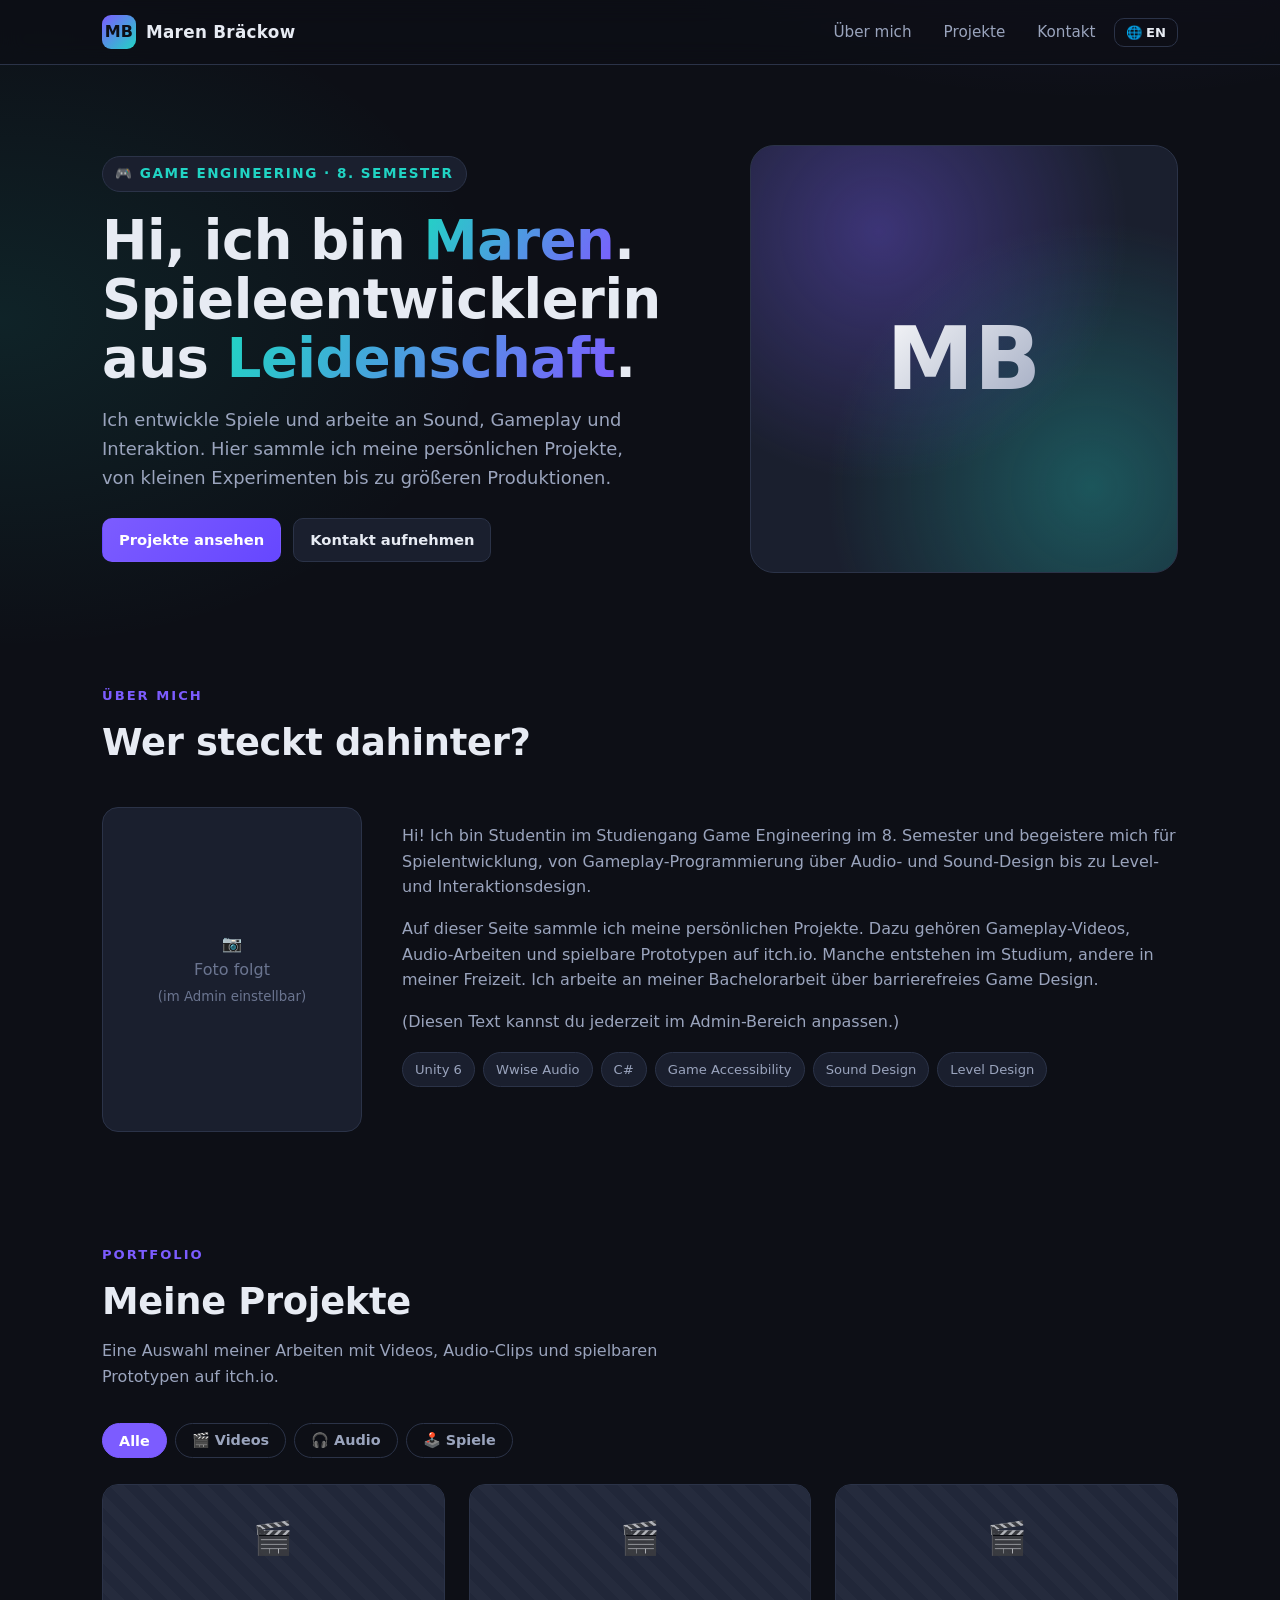
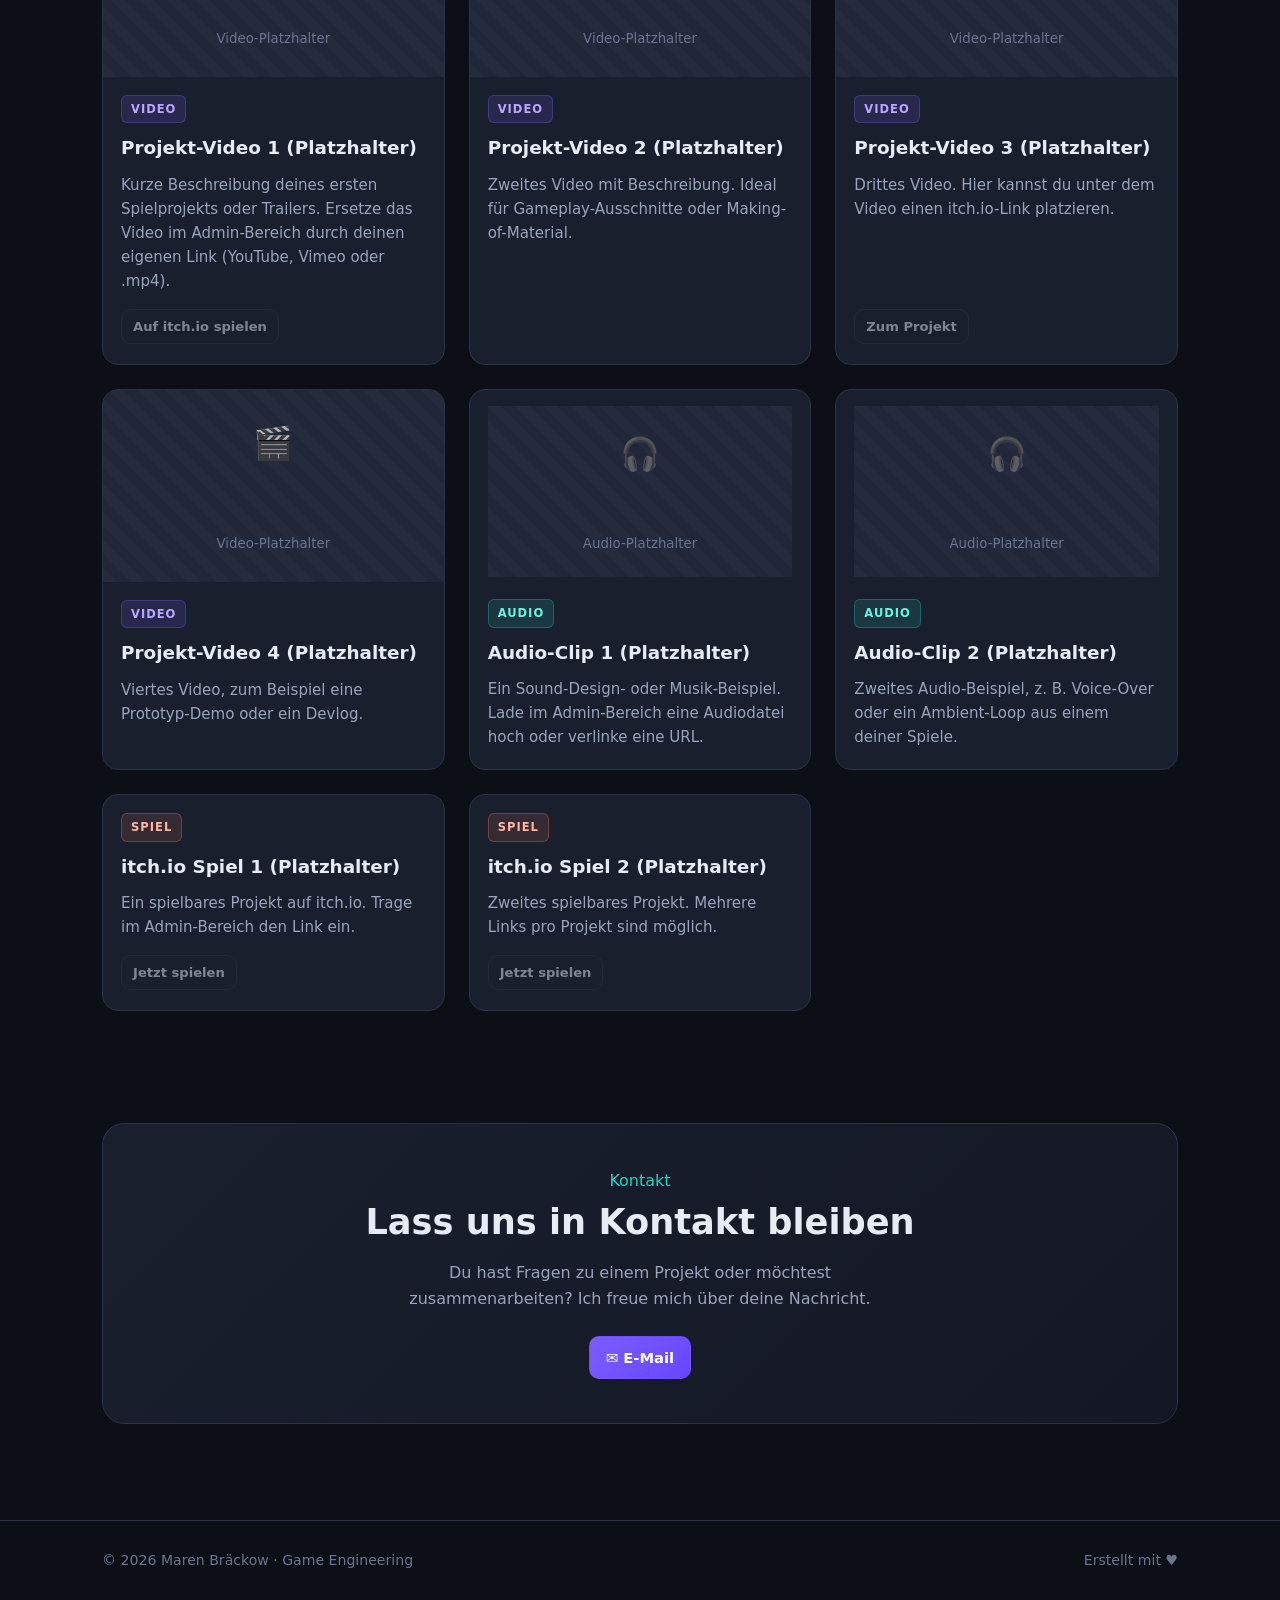
==== index.html @ 4ef6921b "Move site files to repo root for GitHub Pages" ====
<!DOCTYPE html>
<html lang="de">
<head>
  <meta charset="UTF-8" />
  <meta name="viewport" content="width=device-width, initial-scale=1.0" />
  <title>Portfolio · Game Engineering</title>
  <meta name="description" content="Portfolio persönlicher Spielprojekte mit Videos, Audio und spielbaren Prototypen." />
  <link rel="stylesheet" href="css/styles.css" />
  <link rel="icon" href="data:image/svg+xml,<svg xmlns='http://www.w3.org/2000/svg' viewBox='0 0 100 100'><rect width='100' height='100' rx='22' fill='%237c5cff'/><text x='50' y='68' font-size='58' text-anchor='middle' fill='%230d0f16' font-family='Arial' font-weight='900'>P</text></svg>" />
</head>
<body>

  <!-- Navigation -->
  <nav class="nav">
    <div class="wrap nav-inner">
      <a class="brand" href="#top">
        <span class="logo" id="navLogo">P</span>
        <span id="navName">Portfolio</span>
      </a>
      <div class="nav-links">
        <a href="#about" data-i18n="nav.about">Über mich</a>
        <a href="#projekte" data-i18n="nav.projects">Projekte</a>
        <a href="#kontakt" data-i18n="nav.contact">Kontakt</a>
        <button class="btn btn-ghost btn-sm" id="langToggle" title="Sprache / Language">🌐 EN</button>
        <a class="btn btn-ghost btn-sm admin-only" href="admin.html" title="Projekte verwalten" data-i18n="nav.admin">⚙️ Admin</a>
      </div>
    </div>
  </nav>

  <!-- Hero -->
  <header class="hero" id="top">
    <div class="wrap hero-grid">
      <div>
        <span class="eyebrow" data-i18n="hero.eyebrow">🎮 Game Engineering · 8. Semester</span>
        <h1><span data-i18n="hero.im">Hi, ich bin </span><span class="grad" id="heroName">Maren</span>.<br><span data-i18n="hero.role1">Spieleentwicklerin aus </span><span class="grad" data-i18n="hero.role2">Leidenschaft</span>.</h1>
        <p class="lead" id="heroTagline"></p>
        <div class="hero-cta">
          <a class="btn btn-primary" href="#projekte" data-i18n="hero.cta1">Projekte ansehen</a>
          <a class="btn" href="#kontakt" data-i18n="hero.cta2">Kontakt aufnehmen</a>
        </div>
      </div>
      <div class="hero-badge">
        <span class="initials" id="heroInitials">MB</span>
      </div>
    </div>
  </header>

  <main class="wrap">

    <!-- Über mich -->
    <section id="about">
      <div class="section-head">
        <div class="kicker" data-i18n="about.kicker">Über mich</div>
        <h2 data-i18n="about.title">Wer steckt dahinter?</h2>
      </div>
      <div class="about-grid">
        <div class="about-photo" id="aboutPhoto"></div>
        <div class="about-text">
          <div id="aboutText"><!-- wird per JS gefüllt --></div>
          <div class="chips">
            <span class="chip">Unity 6</span>
            <span class="chip">Wwise Audio</span>
            <span class="chip">C#</span>
            <span class="chip">Game Accessibility</span>
            <span class="chip">Sound Design</span>
            <span class="chip">Level Design</span>
          </div>
        </div>
      </div>
    </section>

    <!-- Projekte -->
    <section id="projekte">
      <div class="section-head">
        <div class="kicker" data-i18n="projects.kicker">Portfolio</div>
        <h2 data-i18n="projects.title">Meine Projekte</h2>
        <p data-i18n="projects.sub">Eine Auswahl meiner Arbeiten mit Videos, Audio-Clips und spielbaren Prototypen auf itch.io.</p>
      </div>

      <div class="filters" id="filters">
        <button class="filter active" data-filter="all" data-i18n="filter.all">Alle</button>
        <button class="filter" data-filter="video" data-i18n="filter.video">🎬 Videos</button>
        <button class="filter" data-filter="audio" data-i18n="filter.audio">🎧 Audio</button>
        <button class="filter" data-filter="link" data-i18n="filter.link">🕹️ Spiele</button>
      </div>

      <div class="projects" id="projectGrid"><!-- wird per JS gefüllt --></div>
    </section>

    <!-- Kontakt -->
    <section id="kontakt">
      <div class="contact-card">
        <div class="kicker" style="color:var(--accent-2)" data-i18n="contact.kicker">Kontakt</div>
        <h2 data-i18n="contact.title">Lass uns in Kontakt bleiben</h2>
        <p data-i18n="contact.sub">Du hast Fragen zu einem Projekt oder möchtest zusammenarbeiten? Ich freue mich über deine Nachricht.</p>
        <div class="social" id="socialLinks"><!-- wird per JS gefüllt --></div>
      </div>
    </section>

  </main>

  <footer>
    <div class="wrap footer-inner">
      <span>© <span id="year"></span> <span id="footerName">Portfolio</span> · Game Engineering</span>
      <span><span data-i18n="footer.made">Erstellt mit ♥</span><span class="admin-only"> · <a href="admin.html" data-i18n="footer.adminLink">Admin-Bereich</a></span></span>
    </div>
  </footer>

  <script src="js/store.js"></script>
  <script src="js/i18n.js"></script>
  <script src="js/main.js"></script>
</body>
</html>
---- css/styles.css ----
/* =========================================================
   Portfolio – Modern Dark / Gaming Theme
   ========================================================= */

:root {
  --bg:            #0d0f16;
  --bg-2:          #141824;
  --surface:       #1a1f2e;
  --surface-2:     #212739;
  --border:        #2b3348;
  --text:          #e7ebf3;
  --text-dim:      #9aa4bd;
  --text-faint:    #6b7590;
  --accent:        #7c5cff;   /* violett */
  --accent-2:      #21d4c4;   /* türkis  */
  --accent-warm:   #ff7a59;
  --danger:        #ff5470;
  --ok:            #3ddc97;
  --shadow:        0 12px 40px rgba(0,0,0,.45);
  --radius:        16px;
  --radius-sm:     10px;
  --maxw:          1120px;
  --font: 'Segoe UI', system-ui, -apple-system, Roboto, Helvetica, Arial, sans-serif;
}

* { box-sizing: border-box; }

html { scroll-behavior: smooth; }

body {
  margin: 0;
  font-family: var(--font);
  color: var(--text);
  background:
    radial-gradient(1100px 700px at 85% -10%, rgba(124,92,255,.18), transparent 60%),
    radial-gradient(900px 600px at 0% 10%, rgba(33,212,196,.10), transparent 55%),
    var(--bg);
  line-height: 1.6;
  -webkit-font-smoothing: antialiased;
}

a { color: var(--accent-2); text-decoration: none; }
a:hover { text-decoration: underline; }

img { max-width: 100%; display: block; }

.wrap { width: 100%; max-width: var(--maxw); margin: 0 auto; padding: 0 22px; }

/* ---------- Navigation ---------- */
.nav {
  position: sticky; top: 0; z-index: 50;
  backdrop-filter: blur(12px);
  background: rgba(13,15,22,.72);
  border-bottom: 1px solid var(--border);
}
.nav-inner {
  display: flex; align-items: center; gap: 18px;
  height: 64px;
}
.brand {
  display: flex; align-items: center; gap: 10px;
  font-weight: 700; font-size: 1.05rem; color: var(--text);
  letter-spacing: .3px;
}
.brand:hover { text-decoration: none; }
.brand .logo {
  width: 34px; height: 34px; border-radius: 9px;
  display: grid; place-items: center;
  background: linear-gradient(135deg, var(--accent), var(--accent-2));
  color: #0d0f16; font-weight: 900; font-size: 1rem;
}
.nav-links { display: flex; gap: 4px; margin-left: auto; align-items: center; }
.nav-links a {
  color: var(--text-dim); padding: 8px 14px; border-radius: 9px;
  font-weight: 500; font-size: .95rem;
}
.nav-links a:hover { color: var(--text); background: var(--surface); text-decoration: none; }

.btn {
  display: inline-flex; align-items: center; gap: 8px;
  border: 1px solid var(--border); background: var(--surface);
  color: var(--text); padding: 9px 16px; border-radius: 10px;
  font-weight: 600; font-size: .92rem; cursor: pointer;
  transition: transform .12s ease, background .15s ease, border-color .15s ease;
  font-family: inherit;
}
.btn:hover { text-decoration: none; transform: translateY(-1px); border-color: var(--accent); }
.btn-primary {
  background: linear-gradient(135deg, var(--accent), #6647ff);
  border-color: transparent; color: #fff;
}
.btn-primary:hover { box-shadow: 0 8px 24px rgba(124,92,255,.35); }
.btn-ghost { background: transparent; }
.btn-danger { border-color: var(--danger); color: var(--danger); background: transparent; }
.btn-danger:hover { background: rgba(255,84,112,.12); }
.btn-sm { padding: 6px 11px; font-size: .82rem; }
.btn:disabled { opacity: .4; cursor: not-allowed; transform: none; }

/* ---------- Hero ---------- */
.hero { padding: 80px 0 56px; }
.hero-grid {
  display: grid; grid-template-columns: 1.4fr 1fr; gap: 48px; align-items: center;
}
.eyebrow {
  display: inline-flex; align-items: center; gap: 8px;
  color: var(--accent-2); font-weight: 600; font-size: .85rem;
  letter-spacing: 1.5px; text-transform: uppercase;
  padding: 6px 12px; border: 1px solid var(--border); border-radius: 999px;
  background: var(--surface);
}
.hero h1 {
  font-size: clamp(2.2rem, 5vw, 3.4rem); line-height: 1.08; margin: 20px 0 14px;
  letter-spacing: -.5px;
}
.hero h1 .grad {
  background: linear-gradient(120deg, var(--accent-2), var(--accent));
  -webkit-background-clip: text; background-clip: text; color: transparent;
}
.hero p.lead { font-size: 1.12rem; color: var(--text-dim); max-width: 46ch; }
.hero-cta { display: flex; gap: 12px; margin-top: 26px; flex-wrap: wrap; }

.hero-badge {
  aspect-ratio: 1; border-radius: 24px; position: relative; overflow: hidden;
  border: 1px solid var(--border);
  background:
    radial-gradient(circle at 30% 20%, rgba(124,92,255,.35), transparent 55%),
    radial-gradient(circle at 80% 80%, rgba(33,212,196,.30), transparent 55%),
    var(--surface);
  display: grid; place-items: center;
}
.hero-badge .initials {
  font-size: clamp(3rem, 8vw, 5.5rem); font-weight: 900;
  background: linear-gradient(135deg, #fff, var(--text-dim));
  -webkit-background-clip: text; background-clip: text; color: transparent;
}

/* ---------- Sections ---------- */
section { padding: 56px 0; }
.section-head { margin-bottom: 34px; }
.section-head .kicker {
  color: var(--accent); font-weight: 700; font-size: .82rem;
  letter-spacing: 2px; text-transform: uppercase;
}
.section-head h2 { font-size: clamp(1.6rem, 3.5vw, 2.3rem); margin: 8px 0 6px; letter-spacing: -.3px; }
.section-head p { color: var(--text-dim); margin: 0; max-width: 60ch; }

/* ---------- About ---------- */
.about-grid { display: grid; grid-template-columns: 260px 1fr; gap: 40px; align-items: start; }
.about-photo {
  aspect-ratio: 4/5; border-radius: var(--radius); overflow: hidden;
  border: 1px solid var(--border); background: var(--surface);
  display: grid; place-items: center; color: var(--text-faint); text-align: center; padding: 20px;
}
.about-photo img { width: 100%; height: 100%; object-fit: cover; }
.about-text :where(p) { color: var(--text-dim); }
.about-text h3 { margin-top: 0; }
.chips { display: flex; flex-wrap: wrap; gap: 8px; margin-top: 18px; }
.chip {
  font-size: .82rem; padding: 6px 12px; border-radius: 999px;
  background: var(--surface); border: 1px solid var(--border); color: var(--text-dim);
}

/* ---------- Filter tabs ---------- */
.filters { display: flex; gap: 8px; flex-wrap: wrap; margin-bottom: 26px; }
.filter {
  padding: 8px 16px; border-radius: 999px; cursor: pointer;
  border: 1px solid var(--border); background: transparent; color: var(--text-dim);
  font-weight: 600; font-size: .9rem; font-family: inherit; transition: all .15s ease;
}
.filter:hover { color: var(--text); border-color: var(--accent); }
.filter.active { background: var(--accent); border-color: var(--accent); color: #fff; }

/* ---------- Project grid ---------- */
.projects { display: grid; grid-template-columns: repeat(auto-fill, minmax(340px, 1fr)); gap: 24px; }
.card {
  background: var(--surface); border: 1px solid var(--border); border-radius: var(--radius);
  overflow: hidden; display: flex; flex-direction: column;
  transition: transform .15s ease, border-color .15s ease, box-shadow .15s ease;
}
.card:hover { transform: translateY(-4px); border-color: var(--accent); box-shadow: var(--shadow); }

.card-media { position: relative; background: #0a0c12; }
.card-media .ratio { aspect-ratio: 16/9; width: 100%; }
.card-media iframe,
.card-media video { width: 100%; height: 100%; border: 0; display: block; }
.card-media .placeholder {
  aspect-ratio: 16/9; display: grid; place-items: center; gap: 8px;
  color: var(--text-faint); background:
    repeating-linear-gradient(45deg, rgba(255,255,255,.02) 0 10px, transparent 10px 20px), var(--surface-2);
}
.card-media .placeholder .ico { font-size: 2rem; opacity: .7; }

.card-audio { padding: 16px 18px 4px; }
.card-audio audio { width: 100%; }

.card-body { padding: 18px 18px 20px; display: flex; flex-direction: column; gap: 10px; flex: 1; }
.card-tag {
  align-self: flex-start; font-size: .72rem; font-weight: 700; letter-spacing: 1px;
  text-transform: uppercase; padding: 4px 9px; border-radius: 6px;
  background: rgba(124,92,255,.15); color: #b8a6ff; border: 1px solid rgba(124,92,255,.3);
}
.card-tag.audio { background: rgba(33,212,196,.13); color: #6ff0e3; border-color: rgba(33,212,196,.3); }
.card-tag.link  { background: rgba(255,122,89,.13); color: #ffb59e; border-color: rgba(255,122,89,.3); }
.card h3 { margin: 0; font-size: 1.15rem; }
.card p { margin: 0; color: var(--text-dim); font-size: .94rem; }
.card-links { display: flex; flex-wrap: wrap; gap: 10px; margin-top: auto; padding-top: 6px; }
.card-links a.btn { text-decoration: none; }

.empty {
  grid-column: 1 / -1; text-align: center; padding: 60px 20px;
  color: var(--text-faint); border: 1px dashed var(--border); border-radius: var(--radius);
}

/* ---------- Contact / footer ---------- */
.contact-card {
  background: linear-gradient(135deg, var(--surface), var(--bg-2));
  border: 1px solid var(--border); border-radius: 22px; padding: 44px;
  text-align: center;
}
.contact-card h2 { margin: 0 0 10px; font-size: clamp(1.6rem, 3vw, 2.2rem); }
.contact-card p { color: var(--text-dim); margin: 0 auto 24px; max-width: 48ch; }
.social { display: flex; gap: 12px; justify-content: center; flex-wrap: wrap; }

footer {
  border-top: 1px solid var(--border); padding: 28px 0; margin-top: 40px;
  color: var(--text-faint); font-size: .88rem;
}
.footer-inner { display: flex; justify-content: space-between; gap: 12px; flex-wrap: wrap; }

/* ---------- Admin ---------- */
.admin-shell { padding: 40px 0 80px; }
.admin-head { display: flex; align-items: center; gap: 16px; flex-wrap: wrap; margin-bottom: 8px; }
.admin-head h1 { margin: 0; font-size: 1.7rem; }
.admin-head .spacer { flex: 1; }
.note {
  background: var(--surface); border: 1px solid var(--border); border-left: 3px solid var(--accent);
  border-radius: var(--radius-sm); padding: 14px 18px; color: var(--text-dim);
  font-size: .92rem; margin: 18px 0 28px;
}
.note strong { color: var(--text); }

.admin-cols { display: grid; grid-template-columns: 400px 1fr; gap: 30px; align-items: start; }
@media (max-width: 900px){ .admin-cols { grid-template-columns: 1fr; } }

.panel {
  background: var(--surface); border: 1px solid var(--border); border-radius: var(--radius);
  padding: 22px;
}
.panel h2 { margin: 0 0 4px; font-size: 1.15rem; }
.panel .sub { color: var(--text-faint); font-size: .85rem; margin: 0 0 18px; }

.form-group { margin-bottom: 16px; }
label.lbl { display: block; font-weight: 600; font-size: .86rem; margin-bottom: 6px; color: var(--text); }
label.lbl .opt { color: var(--text-faint); font-weight: 400; }
input[type=text], input[type=url], input[type=password], textarea, select {
  width: 100%; padding: 11px 13px; border-radius: 10px;
  background: var(--bg-2); border: 1px solid var(--border); color: var(--text);
  font-family: inherit; font-size: .92rem; transition: border-color .15s ease;
}
input:focus, textarea:focus, select:focus { outline: none; border-color: var(--accent); }
textarea { resize: vertical; min-height: 84px; }
.hint { font-size: .78rem; color: var(--text-faint); margin-top: 5px; }
.form-actions { display: flex; gap: 10px; margin-top: 20px; }

.file-row { display: flex; gap: 10px; align-items: center; }
input[type=file] { font-size: .85rem; color: var(--text-dim); }

/* Admin list of projects */
.admin-list { display: flex; flex-direction: column; gap: 12px; }
.admin-item {
  background: var(--surface); border: 1px solid var(--border); border-radius: var(--radius-sm);
  padding: 14px 16px; display: flex; align-items: center; gap: 14px;
}
.admin-item .thumb {
  width: 54px; height: 54px; border-radius: 9px; flex: none;
  display: grid; place-items: center; font-size: 1.3rem;
  background: var(--surface-2); border: 1px solid var(--border);
}
.admin-item .meta { flex: 1; min-width: 0; }
.admin-item .meta h4 { margin: 0 0 2px; font-size: 1rem; }
.admin-item .meta p { margin: 0; color: var(--text-faint); font-size: .82rem;
  white-space: nowrap; overflow: hidden; text-overflow: ellipsis; }
.admin-item .ops { display: flex; gap: 6px; flex: none; }
.icon-btn {
  width: 34px; height: 34px; border-radius: 8px; cursor: pointer;
  border: 1px solid var(--border); background: transparent; color: var(--text-dim);
  display: grid; place-items: center; font-size: .95rem; font-family: inherit;
}
.icon-btn:hover { color: var(--text); border-color: var(--accent); }
.icon-btn.danger:hover { color: var(--danger); border-color: var(--danger); }

/* Toast */
.toast {
  position: fixed; bottom: 24px; left: 50%; transform: translateX(-50%) translateY(120%);
  background: var(--surface-2); border: 1px solid var(--border); border-left: 3px solid var(--ok);
  padding: 13px 20px; border-radius: 12px; box-shadow: var(--shadow);
  transition: transform .3s cubic-bezier(.2,.9,.3,1.2); z-index: 200; font-weight: 500;
}
.toast.show { transform: translateX(-50%) translateY(0); }
.toast.err { border-left-color: var(--danger); }

/* Login gate */
.gate { max-width: 380px; margin: 80px auto; text-align: center; }
.gate .panel { padding: 34px; }
.gate .logo-big {
  width: 60px; height: 60px; border-radius: 16px; margin: 0 auto 18px;
  display: grid; place-items: center; font-weight: 900; font-size: 1.5rem;
  background: linear-gradient(135deg, var(--accent), var(--accent-2)); color: #0d0f16;
}

/* ---------- Responsive ---------- */
@media (max-width: 820px){
  .hero-grid { grid-template-columns: 1fr; }
  .hero-badge { max-width: 260px; }
  .about-grid { grid-template-columns: 1fr; }
  .about-photo { max-width: 220px; }
  .nav-links a:not(.btn) { display: none; }
}
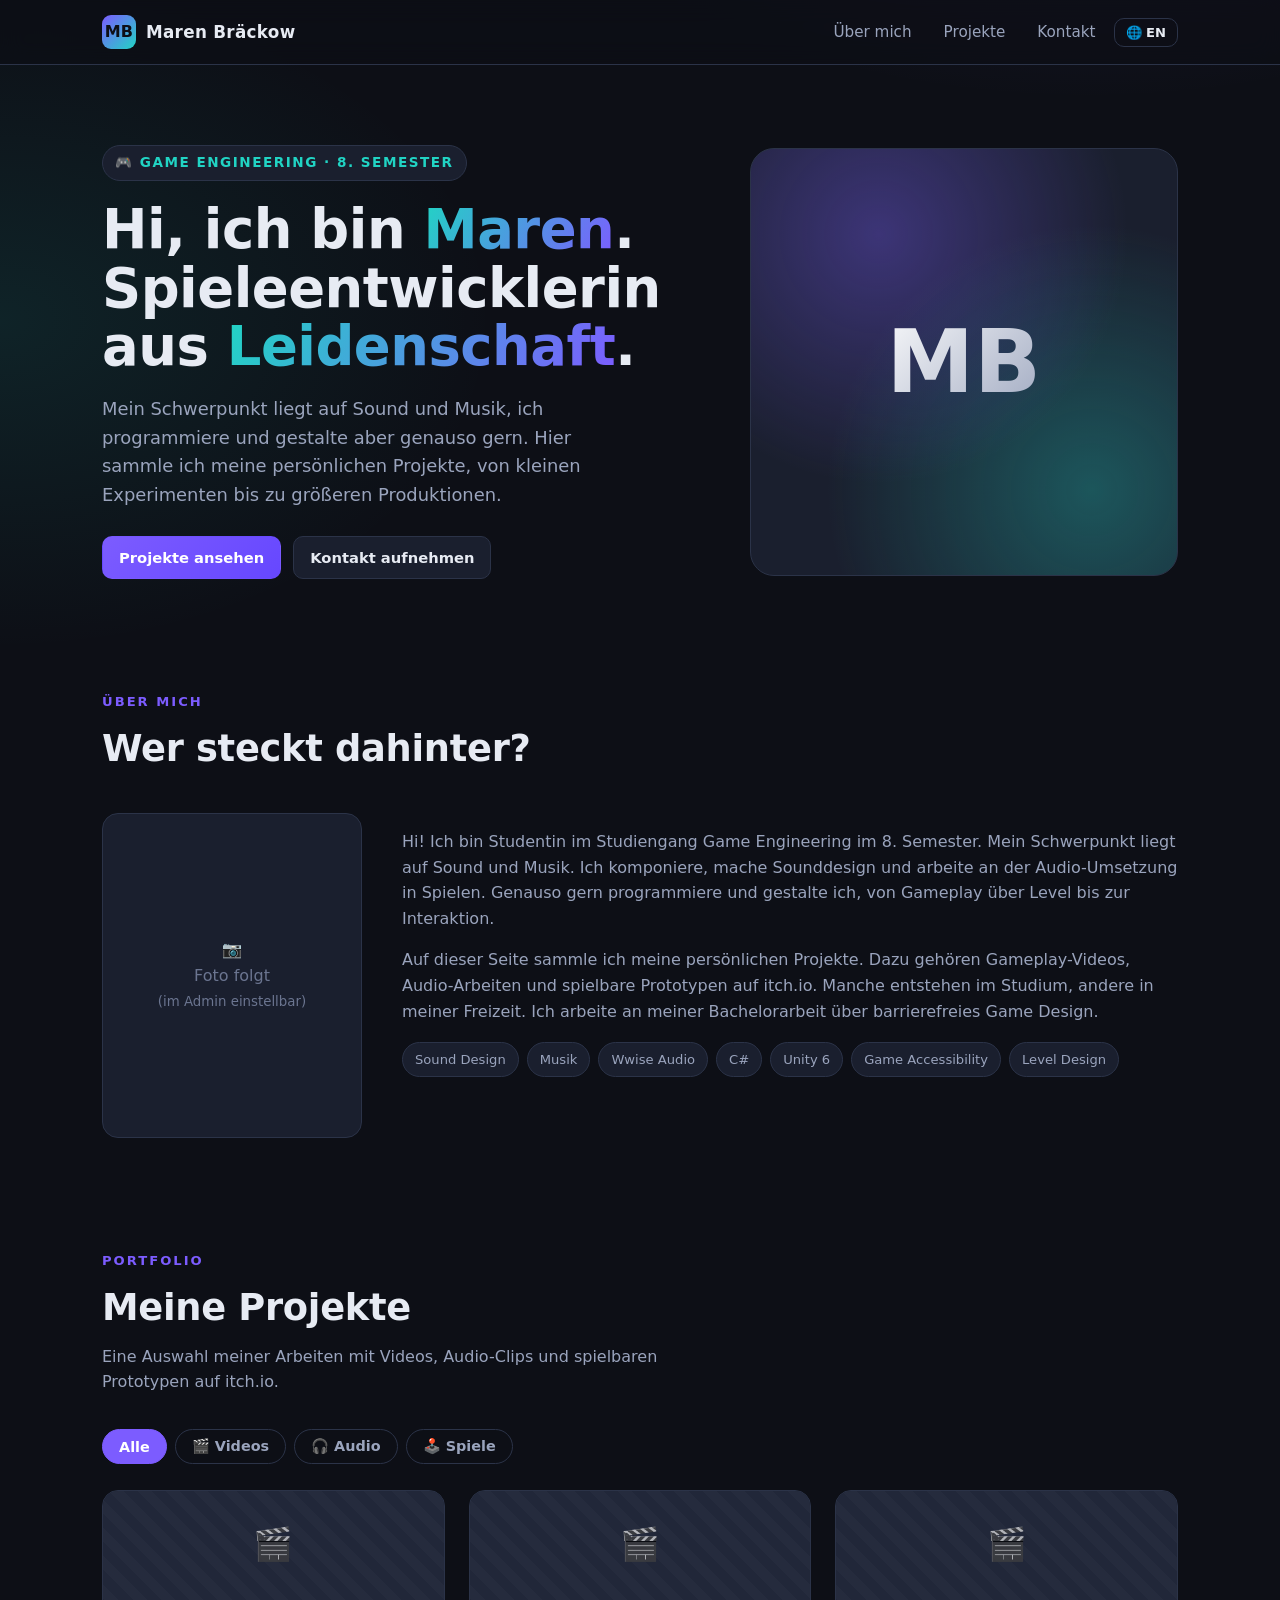
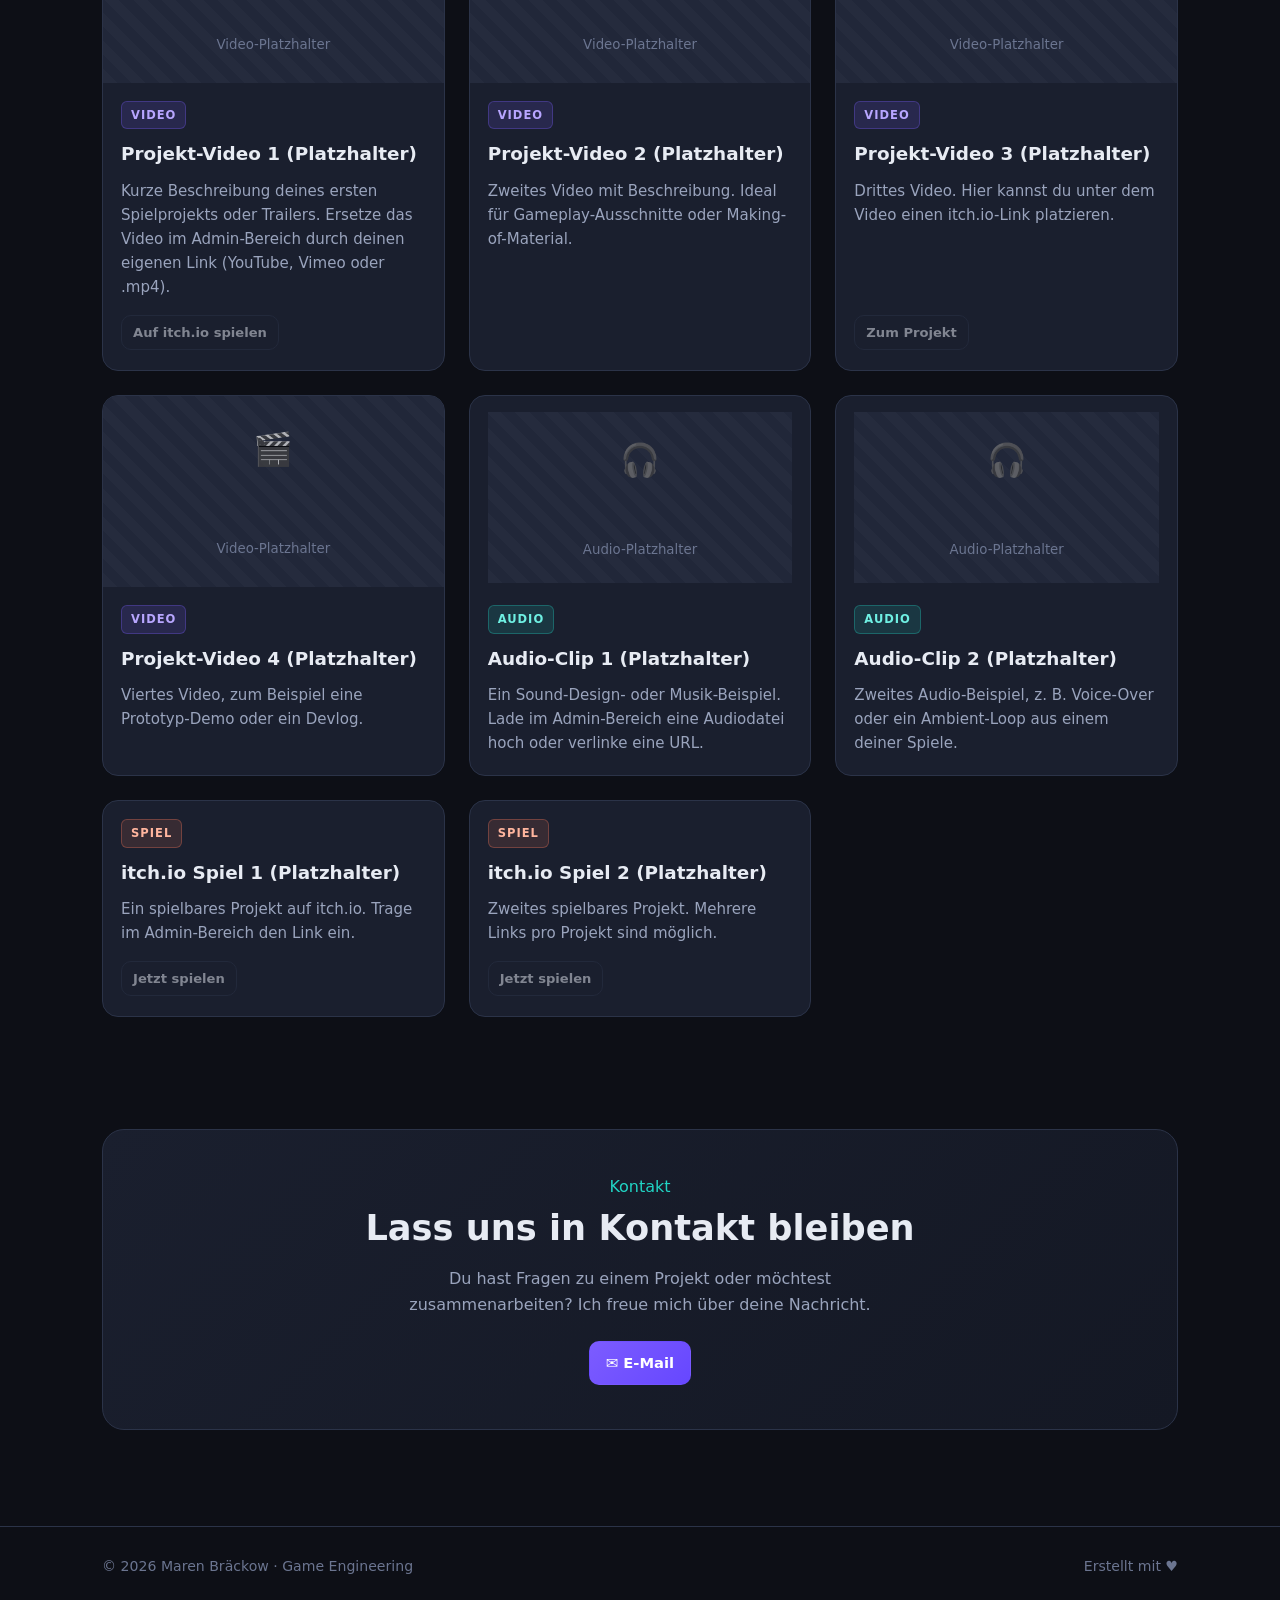
==== commit e97541ec: "Fokus auf Sound und Musik in Vorstellung und Chips" ====
--- a/index.html
+++ b/index.html
@@ -58,11 +58,12 @@
         <div class="about-text">
           <div id="aboutText"><!-- wird per JS gefüllt --></div>
           <div class="chips">
-            <span class="chip">Unity 6</span>
+            <span class="chip">Sound Design</span>
+            <span class="chip">Musik</span>
             <span class="chip">Wwise Audio</span>
             <span class="chip">C#</span>
+            <span class="chip">Unity 6</span>
             <span class="chip">Game Accessibility</span>
-            <span class="chip">Sound Design</span>
             <span class="chip">Level Design</span>
           </div>
         </div>
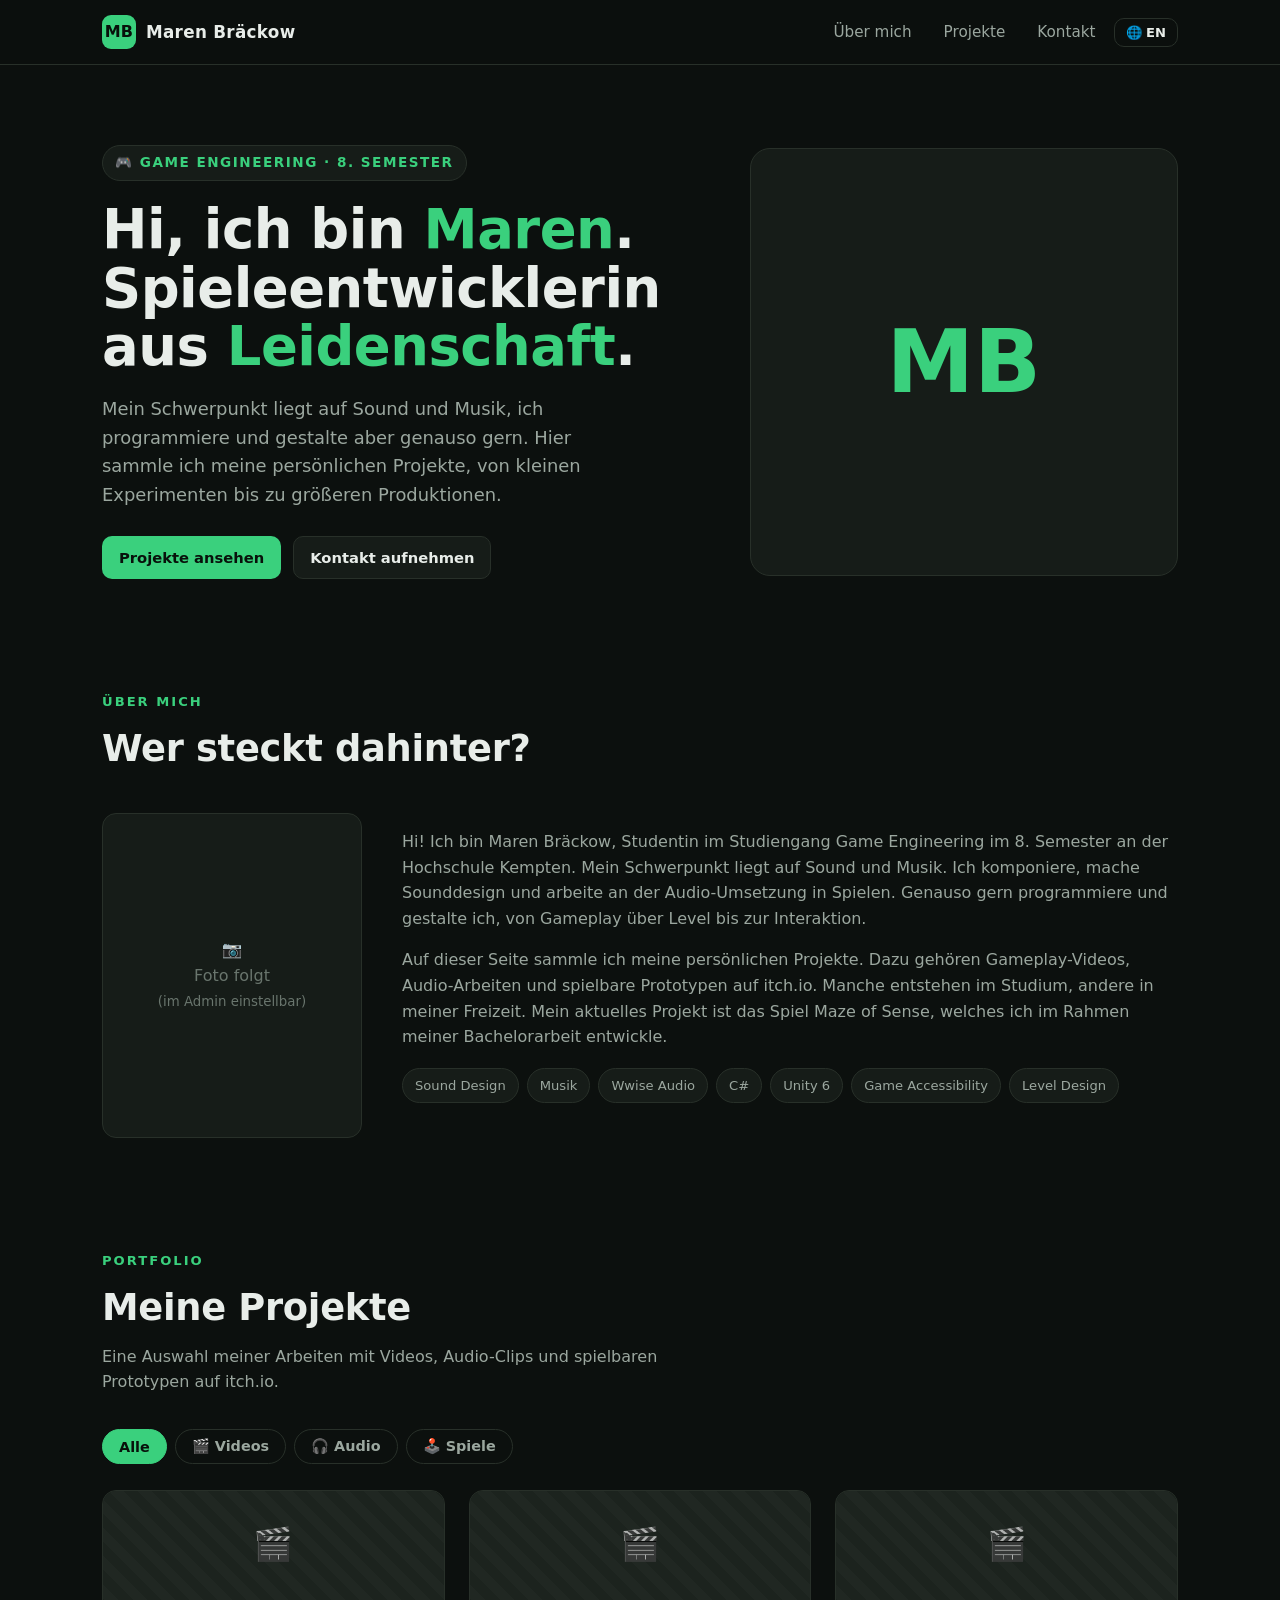
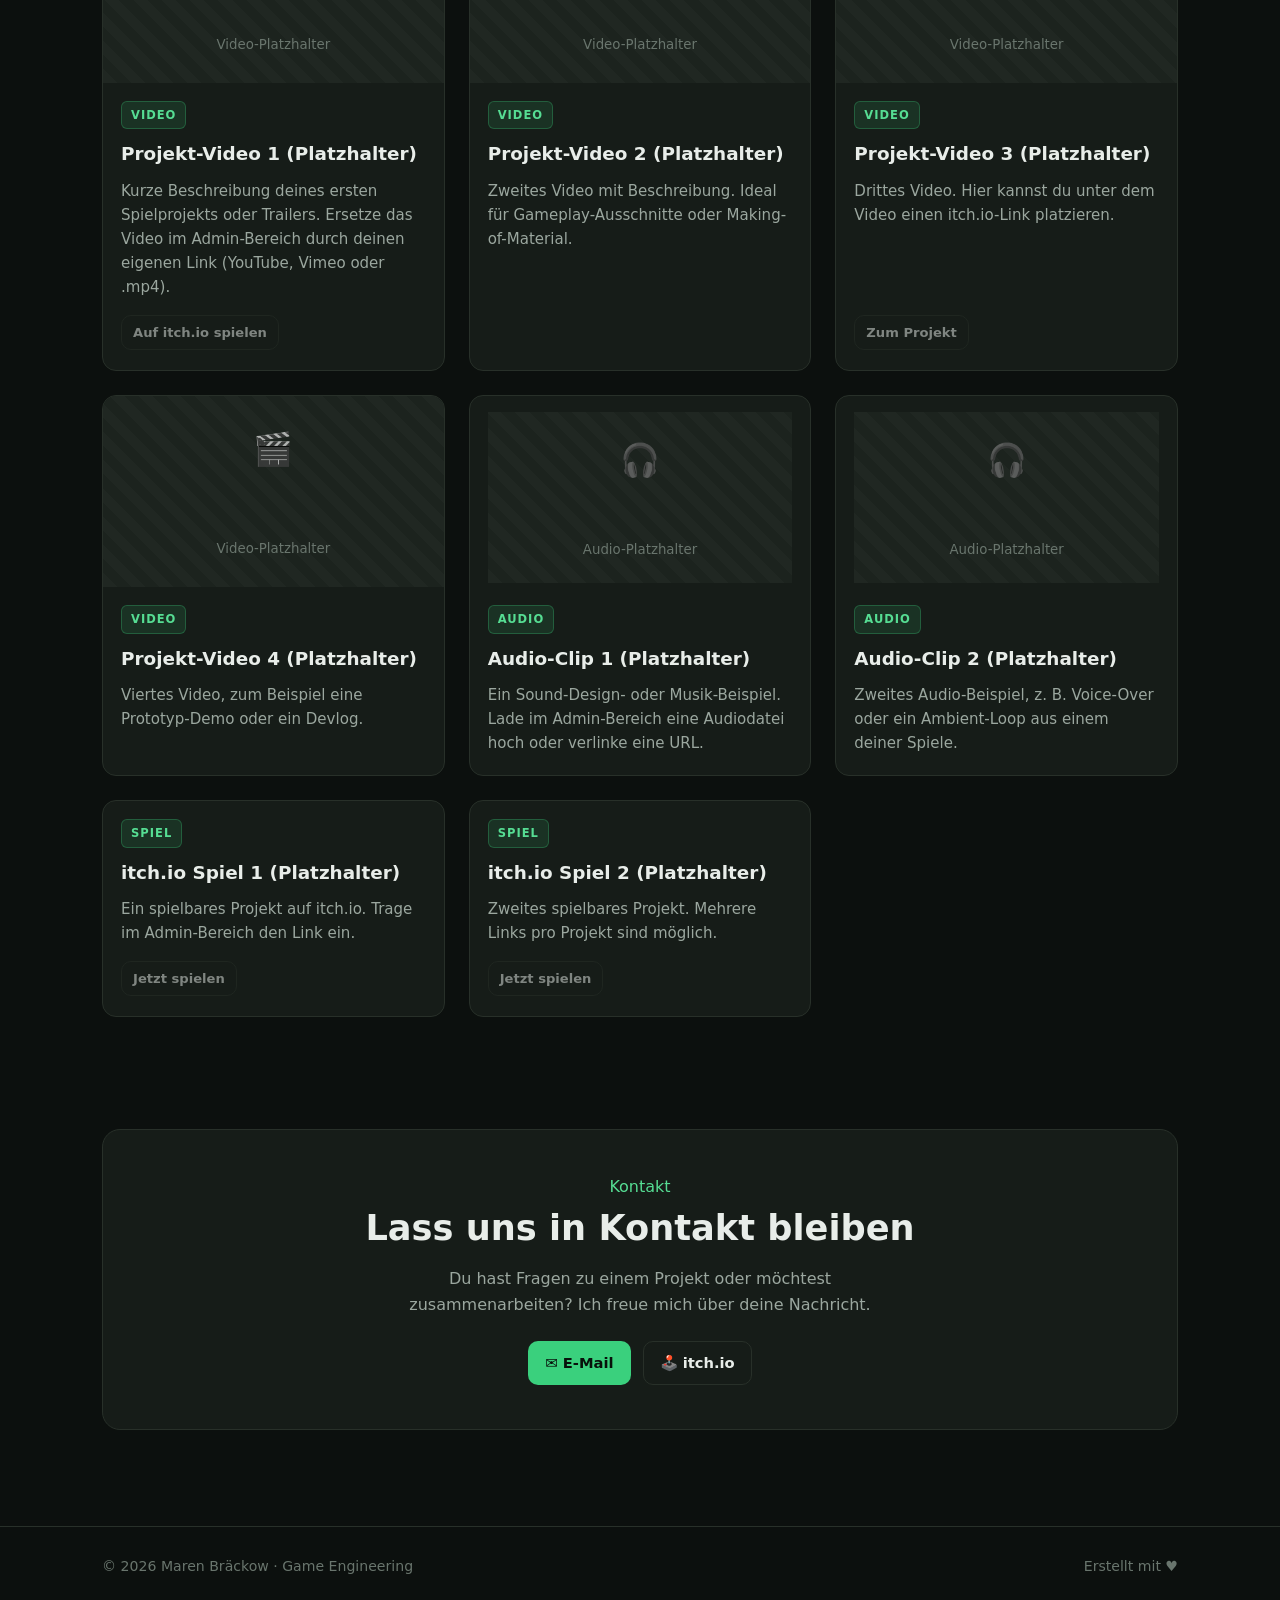
==== commit 53514466: "Design auf dunkel gruen schlicht umgestellt" ====
--- a/index.html
+++ b/index.html
@@ -6,7 +6,7 @@
   <title>Portfolio · Game Engineering</title>
   <meta name="description" content="Portfolio persönlicher Spielprojekte mit Videos, Audio und spielbaren Prototypen." />
   <link rel="stylesheet" href="css/styles.css" />
-  <link rel="icon" href="data:image/svg+xml,<svg xmlns='http://www.w3.org/2000/svg' viewBox='0 0 100 100'><rect width='100' height='100' rx='22' fill='%237c5cff'/><text x='50' y='68' font-size='58' text-anchor='middle' fill='%230d0f16' font-family='Arial' font-weight='900'>P</text></svg>" />
+  <link rel="icon" href="data:image/svg+xml,<svg xmlns='http://www.w3.org/2000/svg' viewBox='0 0 100 100'><rect width='100' height='100' rx='22' fill='%233ad07d'/><text x='50' y='68' font-size='58' text-anchor='middle' fill='%2308110b' font-family='Arial' font-weight='900'>P</text></svg>" />
 </head>
 <body>
 
--- a/css/styles.css
+++ b/css/styles.css
@@ -1,23 +1,23 @@
 /* =========================================================
-   Portfolio – Modern Dark / Gaming Theme
+   Portfolio – Dark / Green / Minimal Theme
    ========================================================= */
 
 :root {
-  --bg:            #0d0f16;
-  --bg-2:          #141824;
-  --surface:       #1a1f2e;
-  --surface-2:     #212739;
-  --border:        #2b3348;
-  --text:          #e7ebf3;
-  --text-dim:      #9aa4bd;
-  --text-faint:    #6b7590;
-  --accent:        #7c5cff;   /* violett */
-  --accent-2:      #21d4c4;   /* türkis  */
-  --accent-warm:   #ff7a59;
+  --bg:            #0c100e;
+  --bg-2:          #121713;
+  --surface:       #161c18;
+  --surface-2:     #1c231e;
+  --border:        #283029;
+  --text:          #e8ede9;
+  --text-dim:      #9ba79f;
+  --text-faint:    #69756d;
+  --accent:        #3ad07d;   /* grün */
+  --accent-2:      #56dd93;   /* helleres grün, für Links */
+  --accent-ink:    #08110b;   /* Textfarbe auf grünem Grund */
   --danger:        #ff5470;
-  --ok:            #3ddc97;
-  --shadow:        0 12px 40px rgba(0,0,0,.45);
-  --radius:        16px;
+  --ok:            #3ad07d;
+  --shadow:        0 10px 30px rgba(0,0,0,.4);
+  --radius:        14px;
   --radius-sm:     10px;
   --maxw:          1120px;
   --font: 'Segoe UI', system-ui, -apple-system, Roboto, Helvetica, Arial, sans-serif;
@@ -31,10 +31,7 @@
   margin: 0;
   font-family: var(--font);
   color: var(--text);
-  background:
-    radial-gradient(1100px 700px at 85% -10%, rgba(124,92,255,.18), transparent 60%),
-    radial-gradient(900px 600px at 0% 10%, rgba(33,212,196,.10), transparent 55%),
-    var(--bg);
+  background: var(--bg);
   line-height: 1.6;
   -webkit-font-smoothing: antialiased;
 }
@@ -50,7 +47,7 @@
 .nav {
   position: sticky; top: 0; z-index: 50;
   backdrop-filter: blur(12px);
-  background: rgba(13,15,22,.72);
+  background: rgba(12,16,14,.8);
   border-bottom: 1px solid var(--border);
 }
 .nav-inner {
@@ -66,8 +63,8 @@
 .brand .logo {
   width: 34px; height: 34px; border-radius: 9px;
   display: grid; place-items: center;
-  background: linear-gradient(135deg, var(--accent), var(--accent-2));
-  color: #0d0f16; font-weight: 900; font-size: 1rem;
+  background: var(--accent);
+  color: var(--accent-ink); font-weight: 900; font-size: 1rem;
 }
 .nav-links { display: flex; gap: 4px; margin-left: auto; align-items: center; }
 .nav-links a {
@@ -81,20 +78,20 @@
   border: 1px solid var(--border); background: var(--surface);
   color: var(--text); padding: 9px 16px; border-radius: 10px;
   font-weight: 600; font-size: .92rem; cursor: pointer;
-  transition: transform .12s ease, background .15s ease, border-color .15s ease;
+  transition: background .15s ease, border-color .15s ease, color .15s ease;
   font-family: inherit;
 }
-.btn:hover { text-decoration: none; transform: translateY(-1px); border-color: var(--accent); }
+.btn:hover { text-decoration: none; border-color: var(--accent); }
 .btn-primary {
-  background: linear-gradient(135deg, var(--accent), #6647ff);
-  border-color: transparent; color: #fff;
-}
-.btn-primary:hover { box-shadow: 0 8px 24px rgba(124,92,255,.35); }
+  background: var(--accent);
+  border-color: transparent; color: var(--accent-ink);
+}
+.btn-primary:hover { background: var(--accent-2); border-color: transparent; }
 .btn-ghost { background: transparent; }
 .btn-danger { border-color: var(--danger); color: var(--danger); background: transparent; }
 .btn-danger:hover { background: rgba(255,84,112,.12); }
 .btn-sm { padding: 6px 11px; font-size: .82rem; }
-.btn:disabled { opacity: .4; cursor: not-allowed; transform: none; }
+.btn:disabled { opacity: .4; cursor: not-allowed; }
 
 /* ---------- Hero ---------- */
 .hero { padding: 80px 0 56px; }
@@ -103,7 +100,7 @@
 }
 .eyebrow {
   display: inline-flex; align-items: center; gap: 8px;
-  color: var(--accent-2); font-weight: 600; font-size: .85rem;
+  color: var(--accent); font-weight: 600; font-size: .85rem;
   letter-spacing: 1.5px; text-transform: uppercase;
   padding: 6px 12px; border: 1px solid var(--border); border-radius: 999px;
   background: var(--surface);
@@ -112,26 +109,19 @@
   font-size: clamp(2.2rem, 5vw, 3.4rem); line-height: 1.08; margin: 20px 0 14px;
   letter-spacing: -.5px;
 }
-.hero h1 .grad {
-  background: linear-gradient(120deg, var(--accent-2), var(--accent));
-  -webkit-background-clip: text; background-clip: text; color: transparent;
-}
+.hero h1 .grad { color: var(--accent); }
 .hero p.lead { font-size: 1.12rem; color: var(--text-dim); max-width: 46ch; }
 .hero-cta { display: flex; gap: 12px; margin-top: 26px; flex-wrap: wrap; }
 
 .hero-badge {
-  aspect-ratio: 1; border-radius: 24px; position: relative; overflow: hidden;
+  aspect-ratio: 1; border-radius: 20px; position: relative; overflow: hidden;
   border: 1px solid var(--border);
-  background:
-    radial-gradient(circle at 30% 20%, rgba(124,92,255,.35), transparent 55%),
-    radial-gradient(circle at 80% 80%, rgba(33,212,196,.30), transparent 55%),
-    var(--surface);
+  background: var(--surface);
   display: grid; place-items: center;
 }
 .hero-badge .initials {
   font-size: clamp(3rem, 8vw, 5.5rem); font-weight: 900;
-  background: linear-gradient(135deg, #fff, var(--text-dim));
-  -webkit-background-clip: text; background-clip: text; color: transparent;
+  color: var(--accent);
 }
 
 /* ---------- Sections ---------- */
@@ -168,18 +158,18 @@
   font-weight: 600; font-size: .9rem; font-family: inherit; transition: all .15s ease;
 }
 .filter:hover { color: var(--text); border-color: var(--accent); }
-.filter.active { background: var(--accent); border-color: var(--accent); color: #fff; }
+.filter.active { background: var(--accent); border-color: var(--accent); color: var(--accent-ink); }
 
 /* ---------- Project grid ---------- */
 .projects { display: grid; grid-template-columns: repeat(auto-fill, minmax(340px, 1fr)); gap: 24px; }
 .card {
   background: var(--surface); border: 1px solid var(--border); border-radius: var(--radius);
   overflow: hidden; display: flex; flex-direction: column;
-  transition: transform .15s ease, border-color .15s ease, box-shadow .15s ease;
-}
-.card:hover { transform: translateY(-4px); border-color: var(--accent); box-shadow: var(--shadow); }
-
-.card-media { position: relative; background: #0a0c12; }
+  transition: border-color .15s ease;
+}
+.card:hover { border-color: var(--accent); }
+
+.card-media { position: relative; background: #090c0a; }
 .card-media .ratio { aspect-ratio: 16/9; width: 100%; }
 .card-media iframe,
 .card-media video { width: 100%; height: 100%; border: 0; display: block; }
@@ -197,10 +187,8 @@
 .card-tag {
   align-self: flex-start; font-size: .72rem; font-weight: 700; letter-spacing: 1px;
   text-transform: uppercase; padding: 4px 9px; border-radius: 6px;
-  background: rgba(124,92,255,.15); color: #b8a6ff; border: 1px solid rgba(124,92,255,.3);
-}
-.card-tag.audio { background: rgba(33,212,196,.13); color: #6ff0e3; border-color: rgba(33,212,196,.3); }
-.card-tag.link  { background: rgba(255,122,89,.13); color: #ffb59e; border-color: rgba(255,122,89,.3); }
+  background: rgba(58,208,125,.12); color: var(--accent-2); border: 1px solid rgba(58,208,125,.28);
+}
 .card h3 { margin: 0; font-size: 1.15rem; }
 .card p { margin: 0; color: var(--text-dim); font-size: .94rem; }
 .card-links { display: flex; flex-wrap: wrap; gap: 10px; margin-top: auto; padding-top: 6px; }
@@ -213,8 +201,8 @@
 
 /* ---------- Contact / footer ---------- */
 .contact-card {
-  background: linear-gradient(135deg, var(--surface), var(--bg-2));
-  border: 1px solid var(--border); border-radius: 22px; padding: 44px;
+  background: var(--surface);
+  border: 1px solid var(--border); border-radius: 18px; padding: 44px;
   text-align: center;
 }
 .contact-card h2 { margin: 0 0 10px; font-size: clamp(1.6rem, 3vw, 2.2rem); }
@@ -305,7 +293,7 @@
 .gate .logo-big {
   width: 60px; height: 60px; border-radius: 16px; margin: 0 auto 18px;
   display: grid; place-items: center; font-weight: 900; font-size: 1.5rem;
-  background: linear-gradient(135deg, var(--accent), var(--accent-2)); color: #0d0f16;
+  background: var(--accent); color: var(--accent-ink);
 }
 
 /* ---------- Responsive ---------- */
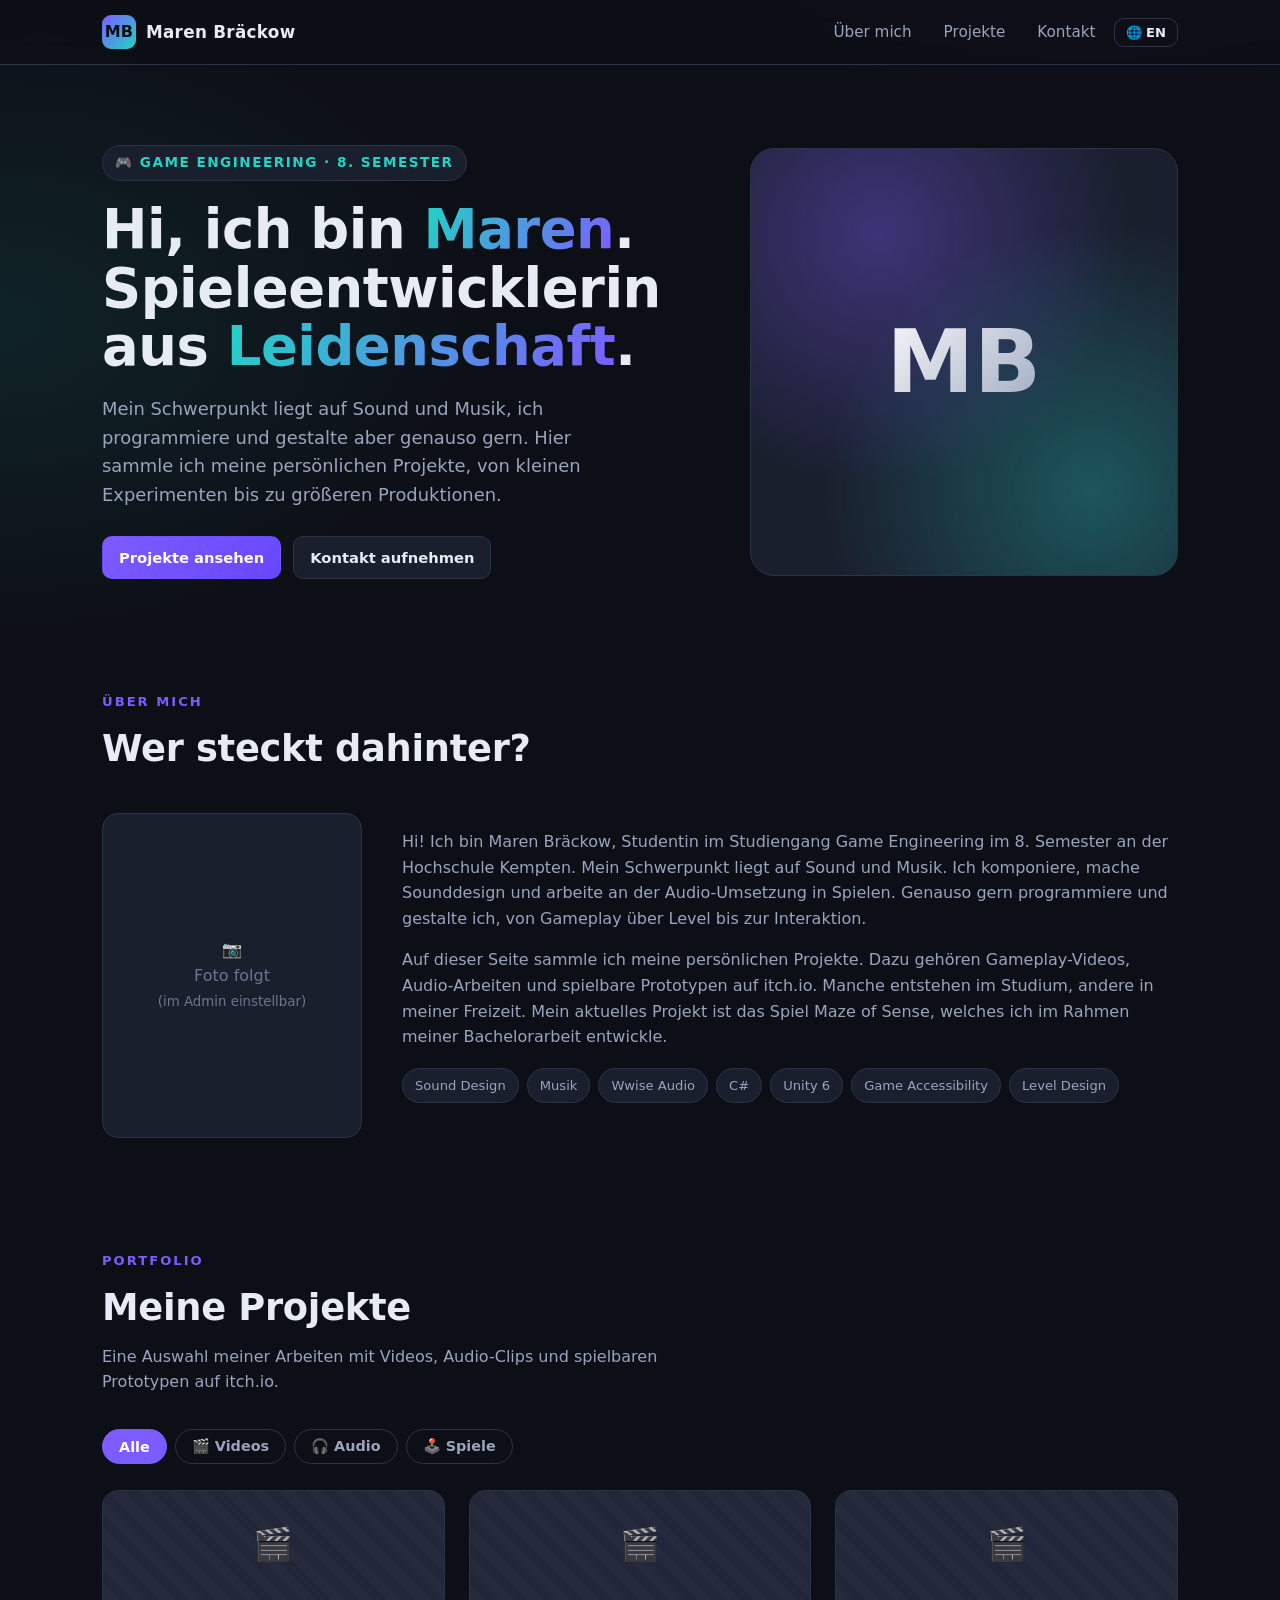
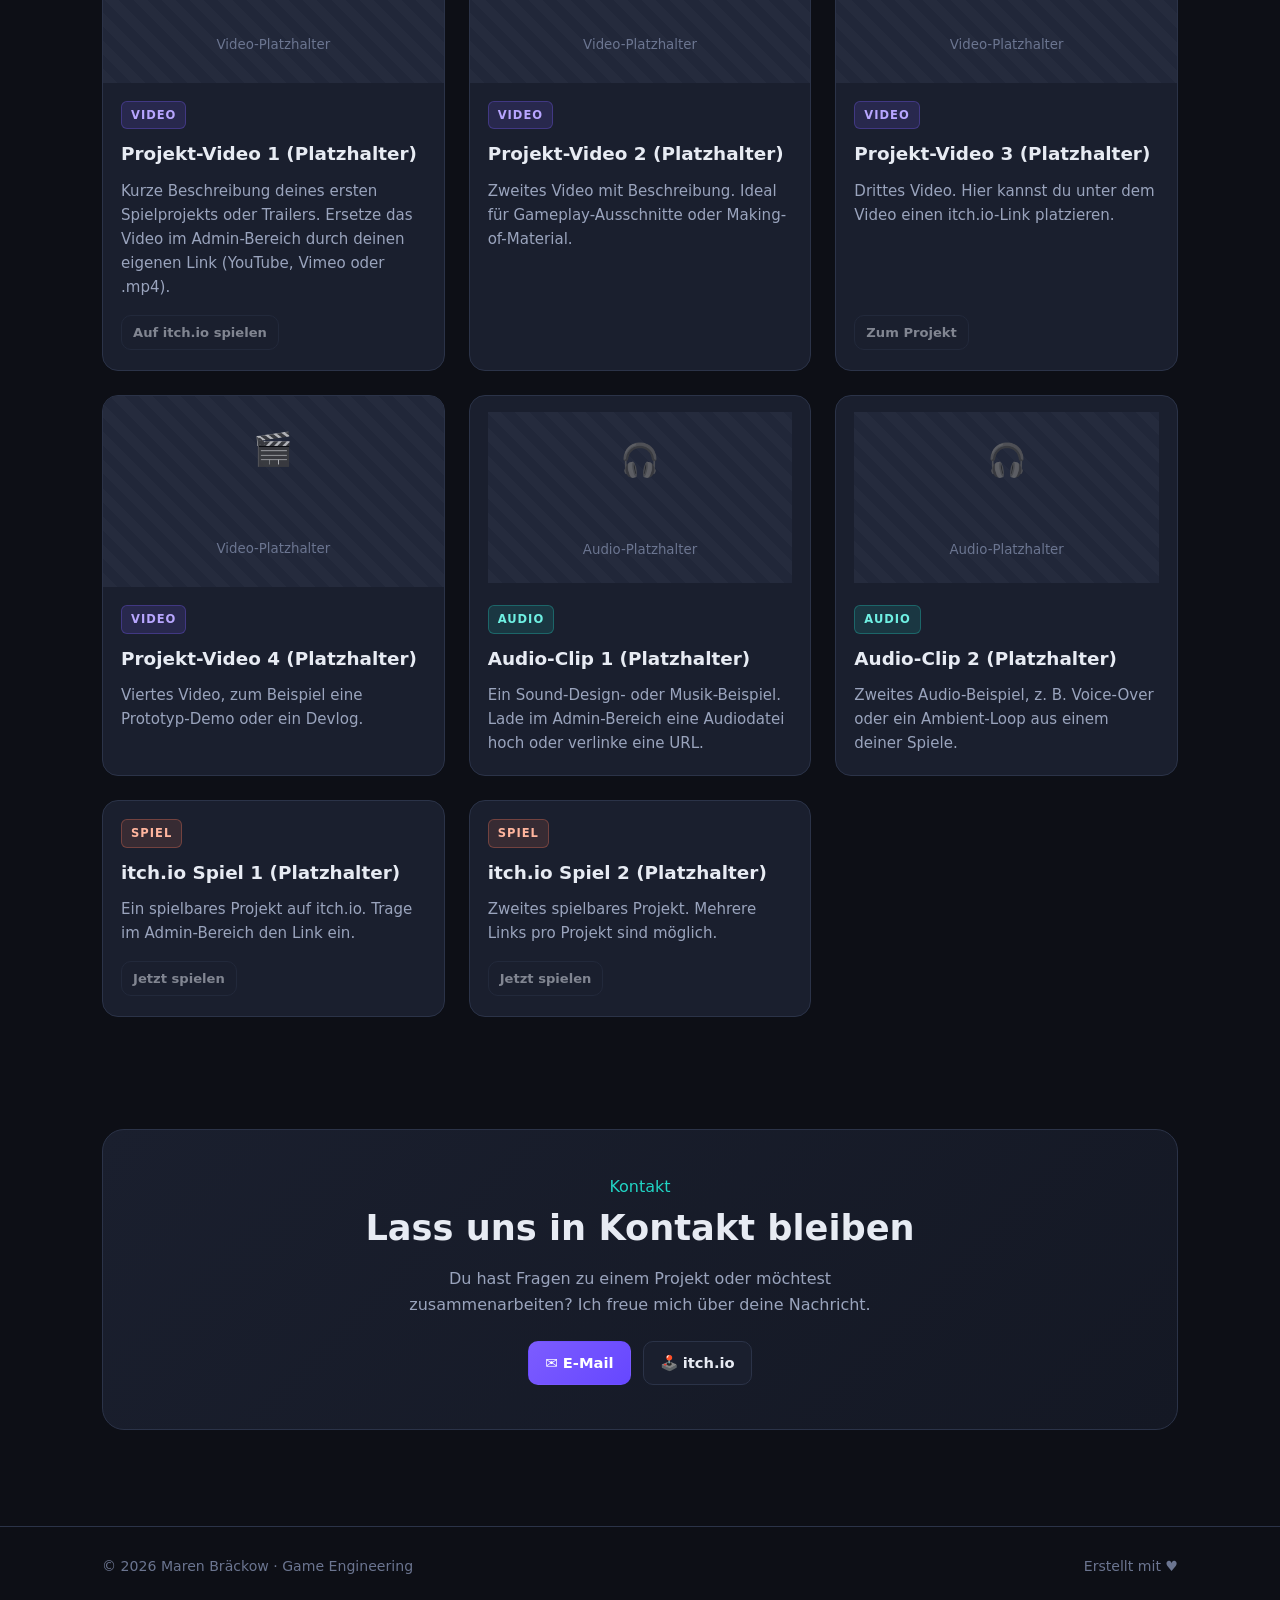
==== commit adc7b8a3: "Revert "Design auf dunkel gruen schlicht umgestellt" This reverts commit 53514466f67bfbb120de795a304" ====
--- a/index.html
+++ b/index.html
@@ -6,7 +6,7 @@
   <title>Portfolio · Game Engineering</title>
   <meta name="description" content="Portfolio persönlicher Spielprojekte mit Videos, Audio und spielbaren Prototypen." />
   <link rel="stylesheet" href="css/styles.css" />
-  <link rel="icon" href="data:image/svg+xml,<svg xmlns='http://www.w3.org/2000/svg' viewBox='0 0 100 100'><rect width='100' height='100' rx='22' fill='%233ad07d'/><text x='50' y='68' font-size='58' text-anchor='middle' fill='%2308110b' font-family='Arial' font-weight='900'>P</text></svg>" />
+  <link rel="icon" href="data:image/svg+xml,<svg xmlns='http://www.w3.org/2000/svg' viewBox='0 0 100 100'><rect width='100' height='100' rx='22' fill='%237c5cff'/><text x='50' y='68' font-size='58' text-anchor='middle' fill='%230d0f16' font-family='Arial' font-weight='900'>P</text></svg>" />
 </head>
 <body>
 
--- a/css/styles.css
+++ b/css/styles.css
@@ -1,23 +1,23 @@
 /* =========================================================
-   Portfolio – Dark / Green / Minimal Theme
+   Portfolio – Modern Dark / Gaming Theme
    ========================================================= */
 
 :root {
-  --bg:            #0c100e;
-  --bg-2:          #121713;
-  --surface:       #161c18;
-  --surface-2:     #1c231e;
-  --border:        #283029;
-  --text:          #e8ede9;
-  --text-dim:      #9ba79f;
-  --text-faint:    #69756d;
-  --accent:        #3ad07d;   /* grün */
-  --accent-2:      #56dd93;   /* helleres grün, für Links */
-  --accent-ink:    #08110b;   /* Textfarbe auf grünem Grund */
+  --bg:            #0d0f16;
+  --bg-2:          #141824;
+  --surface:       #1a1f2e;
+  --surface-2:     #212739;
+  --border:        #2b3348;
+  --text:          #e7ebf3;
+  --text-dim:      #9aa4bd;
+  --text-faint:    #6b7590;
+  --accent:        #7c5cff;   /* violett */
+  --accent-2:      #21d4c4;   /* türkis  */
+  --accent-warm:   #ff7a59;
   --danger:        #ff5470;
-  --ok:            #3ad07d;
-  --shadow:        0 10px 30px rgba(0,0,0,.4);
-  --radius:        14px;
+  --ok:            #3ddc97;
+  --shadow:        0 12px 40px rgba(0,0,0,.45);
+  --radius:        16px;
   --radius-sm:     10px;
   --maxw:          1120px;
   --font: 'Segoe UI', system-ui, -apple-system, Roboto, Helvetica, Arial, sans-serif;
@@ -31,7 +31,10 @@
   margin: 0;
   font-family: var(--font);
   color: var(--text);
-  background: var(--bg);
+  background:
+    radial-gradient(1100px 700px at 85% -10%, rgba(124,92,255,.18), transparent 60%),
+    radial-gradient(900px 600px at 0% 10%, rgba(33,212,196,.10), transparent 55%),
+    var(--bg);
   line-height: 1.6;
   -webkit-font-smoothing: antialiased;
 }
@@ -47,7 +50,7 @@
 .nav {
   position: sticky; top: 0; z-index: 50;
   backdrop-filter: blur(12px);
-  background: rgba(12,16,14,.8);
+  background: rgba(13,15,22,.72);
   border-bottom: 1px solid var(--border);
 }
 .nav-inner {
@@ -63,8 +66,8 @@
 .brand .logo {
   width: 34px; height: 34px; border-radius: 9px;
   display: grid; place-items: center;
-  background: var(--accent);
-  color: var(--accent-ink); font-weight: 900; font-size: 1rem;
+  background: linear-gradient(135deg, var(--accent), var(--accent-2));
+  color: #0d0f16; font-weight: 900; font-size: 1rem;
 }
 .nav-links { display: flex; gap: 4px; margin-left: auto; align-items: center; }
 .nav-links a {
@@ -78,20 +81,20 @@
   border: 1px solid var(--border); background: var(--surface);
   color: var(--text); padding: 9px 16px; border-radius: 10px;
   font-weight: 600; font-size: .92rem; cursor: pointer;
-  transition: background .15s ease, border-color .15s ease, color .15s ease;
+  transition: transform .12s ease, background .15s ease, border-color .15s ease;
   font-family: inherit;
 }
-.btn:hover { text-decoration: none; border-color: var(--accent); }
+.btn:hover { text-decoration: none; transform: translateY(-1px); border-color: var(--accent); }
 .btn-primary {
-  background: var(--accent);
-  border-color: transparent; color: var(--accent-ink);
-}
-.btn-primary:hover { background: var(--accent-2); border-color: transparent; }
+  background: linear-gradient(135deg, var(--accent), #6647ff);
+  border-color: transparent; color: #fff;
+}
+.btn-primary:hover { box-shadow: 0 8px 24px rgba(124,92,255,.35); }
 .btn-ghost { background: transparent; }
 .btn-danger { border-color: var(--danger); color: var(--danger); background: transparent; }
 .btn-danger:hover { background: rgba(255,84,112,.12); }
 .btn-sm { padding: 6px 11px; font-size: .82rem; }
-.btn:disabled { opacity: .4; cursor: not-allowed; }
+.btn:disabled { opacity: .4; cursor: not-allowed; transform: none; }
 
 /* ---------- Hero ---------- */
 .hero { padding: 80px 0 56px; }
@@ -100,7 +103,7 @@
 }
 .eyebrow {
   display: inline-flex; align-items: center; gap: 8px;
-  color: var(--accent); font-weight: 600; font-size: .85rem;
+  color: var(--accent-2); font-weight: 600; font-size: .85rem;
   letter-spacing: 1.5px; text-transform: uppercase;
   padding: 6px 12px; border: 1px solid var(--border); border-radius: 999px;
   background: var(--surface);
@@ -109,19 +112,26 @@
   font-size: clamp(2.2rem, 5vw, 3.4rem); line-height: 1.08; margin: 20px 0 14px;
   letter-spacing: -.5px;
 }
-.hero h1 .grad { color: var(--accent); }
+.hero h1 .grad {
+  background: linear-gradient(120deg, var(--accent-2), var(--accent));
+  -webkit-background-clip: text; background-clip: text; color: transparent;
+}
 .hero p.lead { font-size: 1.12rem; color: var(--text-dim); max-width: 46ch; }
 .hero-cta { display: flex; gap: 12px; margin-top: 26px; flex-wrap: wrap; }
 
 .hero-badge {
-  aspect-ratio: 1; border-radius: 20px; position: relative; overflow: hidden;
+  aspect-ratio: 1; border-radius: 24px; position: relative; overflow: hidden;
   border: 1px solid var(--border);
-  background: var(--surface);
+  background:
+    radial-gradient(circle at 30% 20%, rgba(124,92,255,.35), transparent 55%),
+    radial-gradient(circle at 80% 80%, rgba(33,212,196,.30), transparent 55%),
+    var(--surface);
   display: grid; place-items: center;
 }
 .hero-badge .initials {
   font-size: clamp(3rem, 8vw, 5.5rem); font-weight: 900;
-  color: var(--accent);
+  background: linear-gradient(135deg, #fff, var(--text-dim));
+  -webkit-background-clip: text; background-clip: text; color: transparent;
 }
 
 /* ---------- Sections ---------- */
@@ -158,18 +168,18 @@
   font-weight: 600; font-size: .9rem; font-family: inherit; transition: all .15s ease;
 }
 .filter:hover { color: var(--text); border-color: var(--accent); }
-.filter.active { background: var(--accent); border-color: var(--accent); color: var(--accent-ink); }
+.filter.active { background: var(--accent); border-color: var(--accent); color: #fff; }
 
 /* ---------- Project grid ---------- */
 .projects { display: grid; grid-template-columns: repeat(auto-fill, minmax(340px, 1fr)); gap: 24px; }
 .card {
   background: var(--surface); border: 1px solid var(--border); border-radius: var(--radius);
   overflow: hidden; display: flex; flex-direction: column;
-  transition: border-color .15s ease;
-}
-.card:hover { border-color: var(--accent); }
-
-.card-media { position: relative; background: #090c0a; }
+  transition: transform .15s ease, border-color .15s ease, box-shadow .15s ease;
+}
+.card:hover { transform: translateY(-4px); border-color: var(--accent); box-shadow: var(--shadow); }
+
+.card-media { position: relative; background: #0a0c12; }
 .card-media .ratio { aspect-ratio: 16/9; width: 100%; }
 .card-media iframe,
 .card-media video { width: 100%; height: 100%; border: 0; display: block; }
@@ -187,8 +197,10 @@
 .card-tag {
   align-self: flex-start; font-size: .72rem; font-weight: 700; letter-spacing: 1px;
   text-transform: uppercase; padding: 4px 9px; border-radius: 6px;
-  background: rgba(58,208,125,.12); color: var(--accent-2); border: 1px solid rgba(58,208,125,.28);
-}
+  background: rgba(124,92,255,.15); color: #b8a6ff; border: 1px solid rgba(124,92,255,.3);
+}
+.card-tag.audio { background: rgba(33,212,196,.13); color: #6ff0e3; border-color: rgba(33,212,196,.3); }
+.card-tag.link  { background: rgba(255,122,89,.13); color: #ffb59e; border-color: rgba(255,122,89,.3); }
 .card h3 { margin: 0; font-size: 1.15rem; }
 .card p { margin: 0; color: var(--text-dim); font-size: .94rem; }
 .card-links { display: flex; flex-wrap: wrap; gap: 10px; margin-top: auto; padding-top: 6px; }
@@ -201,8 +213,8 @@
 
 /* ---------- Contact / footer ---------- */
 .contact-card {
-  background: var(--surface);
-  border: 1px solid var(--border); border-radius: 18px; padding: 44px;
+  background: linear-gradient(135deg, var(--surface), var(--bg-2));
+  border: 1px solid var(--border); border-radius: 22px; padding: 44px;
   text-align: center;
 }
 .contact-card h2 { margin: 0 0 10px; font-size: clamp(1.6rem, 3vw, 2.2rem); }
@@ -293,7 +305,7 @@
 .gate .logo-big {
   width: 60px; height: 60px; border-radius: 16px; margin: 0 auto 18px;
   display: grid; place-items: center; font-weight: 900; font-size: 1.5rem;
-  background: var(--accent); color: var(--accent-ink);
+  background: linear-gradient(135deg, var(--accent), var(--accent-2)); color: #0d0f16;
 }
 
 /* ---------- Responsive ---------- */
